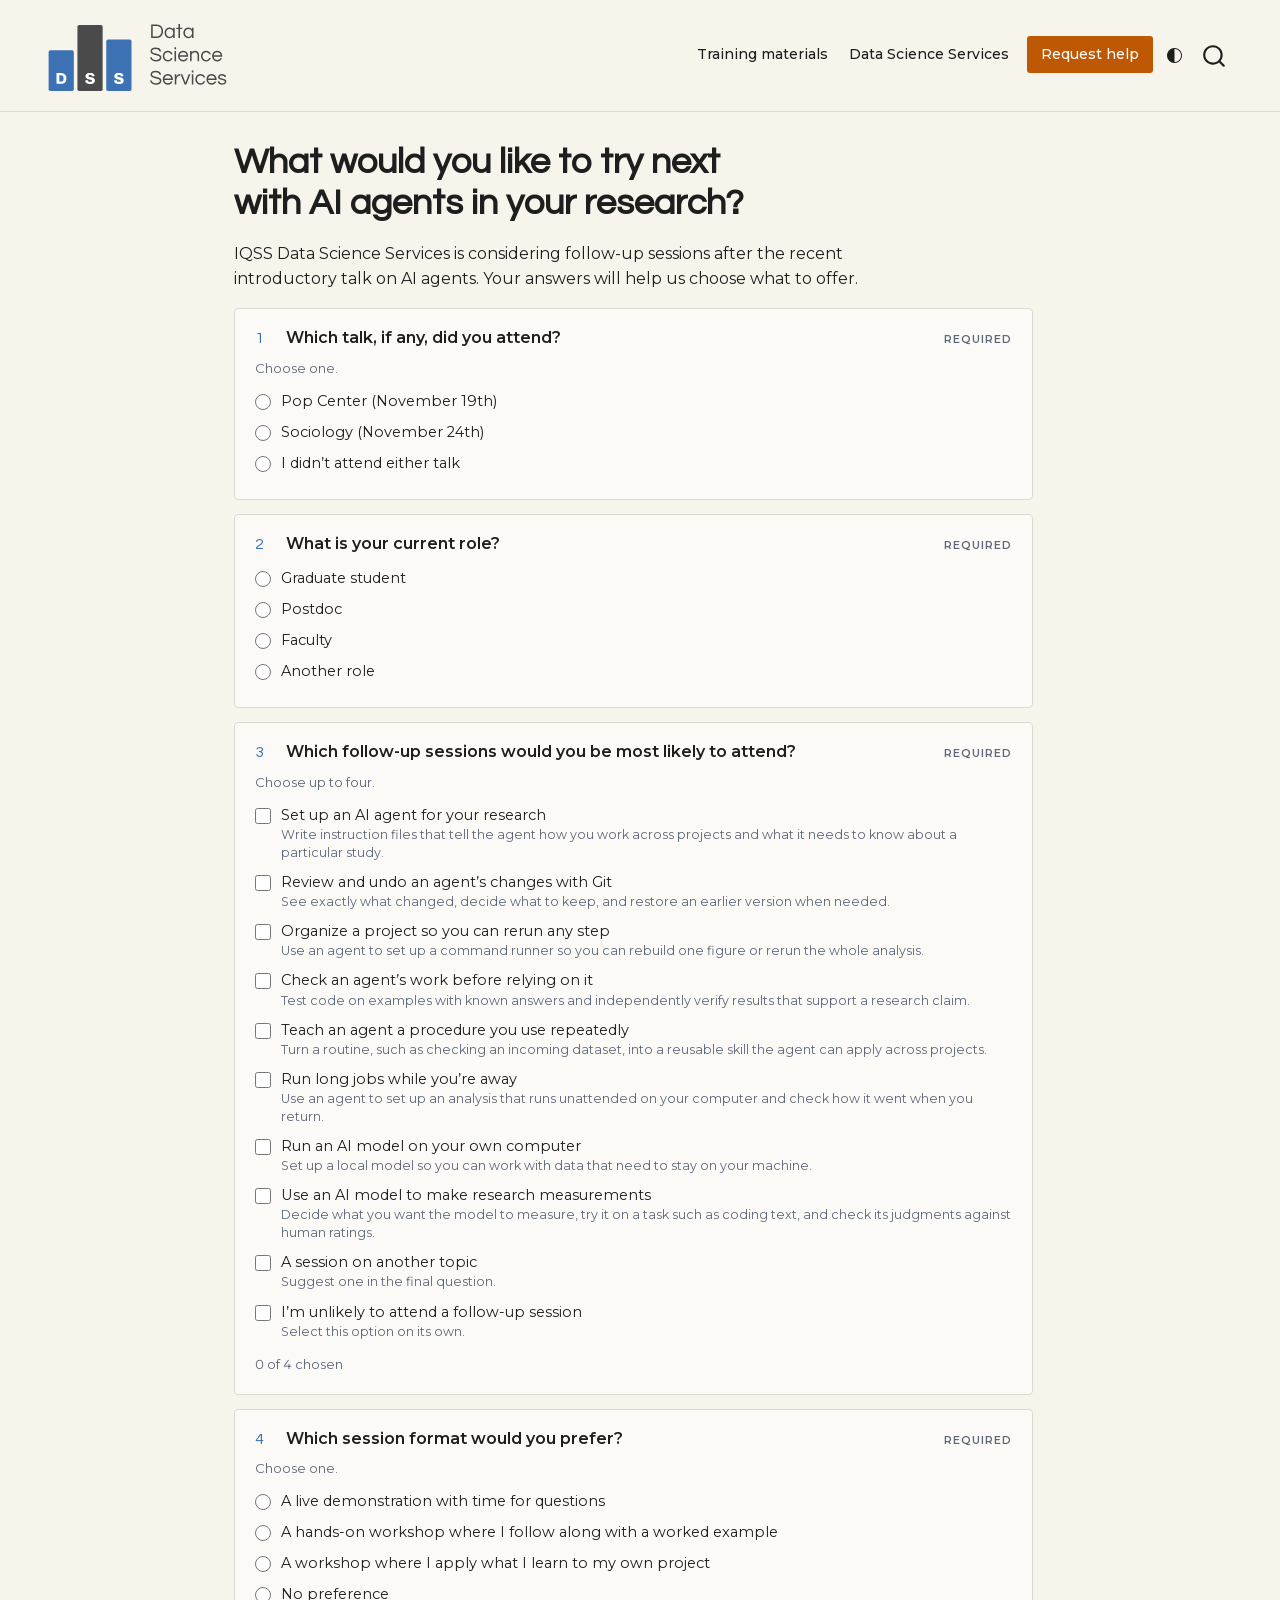
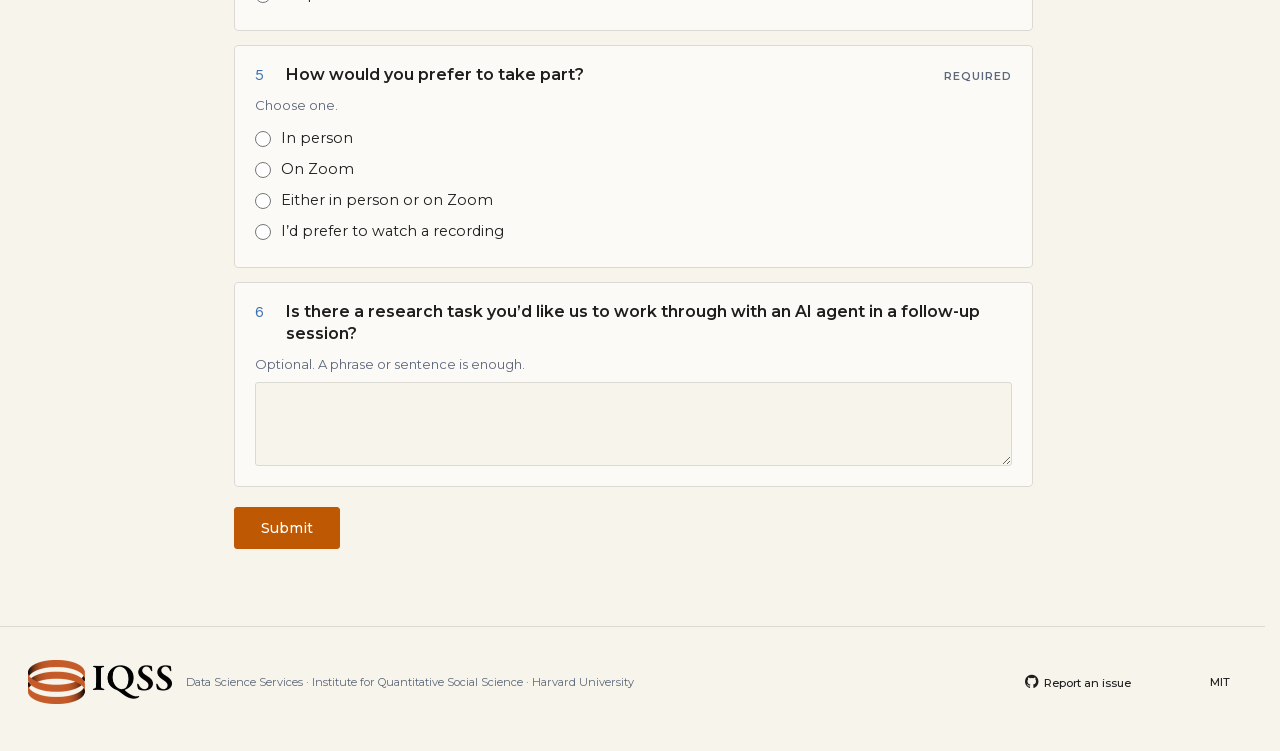
==== ai-followup.html @ c670c5af "Built site for gh-pages" ====
<!DOCTYPE html>
<html xmlns="http://www.w3.org/1999/xhtml" lang="en" xml:lang="en"><head>

<meta charset="utf-8">
<meta name="generator" content="quarto-1.9.38">

<meta name="viewport" content="width=device-width, initial-scale=1.0, user-scalable=yes">


<title>What would you like to try next with AI agents in your research? – DSS Training Survey</title>
<style>
/* Default styles provided by pandoc.
** See https://pandoc.org/MANUAL.html#variables-for-html for config info.
*/
code{white-space: pre-wrap;}
span.smallcaps{font-variant: small-caps;}
div.columns{display: flex; gap: min(4vw, 1.5em);}
div.column{flex: auto; overflow-x: auto;}
div.hanging-indent{margin-left: 1.5em; text-indent: -1.5em;}
ul.task-list{list-style: none;}
ul.task-list li input[type="checkbox"] {
  width: 0.8em;
  margin: 0 0.8em 0.2em -1em; /* quarto-specific, see https://github.com/quarto-dev/quarto-cli/issues/4556 */ 
  vertical-align: middle;
}
</style>


<script src="site_libs/quarto-nav/quarto-nav.js"></script>
<script src="site_libs/clipboard/clipboard.min.js"></script>
<script src="site_libs/quarto-search/autocomplete.umd.js"></script>
<script src="site_libs/quarto-search/fuse.min.js"></script>
<script src="site_libs/quarto-search/quarto-search.js"></script>
<meta name="quarto:offset" content="./">
<link href="site_libs/quarto-contrib/quarto-project/IQSS/dss-theme/assets/favicon.png" rel="icon" type="image/png">
<script src="site_libs/quarto-html/quarto.js" type="module"></script>
<script src="site_libs/quarto-html/tabsets/tabsets.js" type="module"></script>
<script src="site_libs/quarto-html/popper.min.js"></script>
<script src="site_libs/quarto-html/tippy.umd.min.js"></script>
<link href="site_libs/quarto-html/tippy.css" rel="stylesheet">
<link href="site_libs/quarto-html/quarto-syntax-highlighting-15634bcf2e68342d4ad2dfa704d543f6.css" rel="stylesheet" class="quarto-color-scheme" id="quarto-text-highlighting-styles">
<link href="site_libs/quarto-html/quarto-syntax-highlighting-dark-0a6b7249c26820e032cb0bd839ff02b1.css" rel="stylesheet" class="quarto-color-scheme quarto-color-alternate" id="quarto-text-highlighting-styles">
<link href="site_libs/quarto-html/quarto-syntax-highlighting-15634bcf2e68342d4ad2dfa704d543f6.css" rel="stylesheet" class="quarto-color-scheme-extra" id="quarto-text-highlighting-styles">
<script src="site_libs/bootstrap/bootstrap.min.js"></script>
<link href="site_libs/bootstrap/bootstrap-icons.css" rel="stylesheet">
<link href="site_libs/bootstrap/bootstrap-e1fdb97b0946f02b4c0493ee0e673298.min.css" rel="stylesheet" append-hash="true" class="quarto-color-scheme" id="quarto-bootstrap" data-mode="light">
<link href="site_libs/bootstrap/bootstrap-dark-cc534bb2103fbdb14f989861a0cb3a12.min.css" rel="stylesheet" append-hash="true" class="quarto-color-scheme quarto-color-alternate" id="quarto-bootstrap" data-mode="dark">
<link href="site_libs/bootstrap/bootstrap-e1fdb97b0946f02b4c0493ee0e673298.min.css" rel="stylesheet" append-hash="true" class="quarto-color-scheme-extra" id="quarto-bootstrap" data-mode="light">
<script id="quarto-search-options" type="application/json">{
  "location": "navbar",
  "copy-button": false,
  "collapse-after": 3,
  "panel-placement": "end",
  "type": "overlay",
  "limit": 50,
  "keyboard-shortcut": [
    "f",
    "/",
    "s"
  ],
  "show-item-context": false,
  "language": {
    "search-no-results-text": "No results",
    "search-matching-documents-text": "matching documents",
    "search-copy-link-title": "Copy link to search",
    "search-hide-matches-text": "Hide additional matches",
    "search-more-match-text": "more match in this document",
    "search-more-matches-text": "more matches in this document",
    "search-clear-button-title": "Clear",
    "search-text-placeholder": "",
    "search-detached-cancel-button-title": "Cancel",
    "search-submit-button-title": "Submit",
    "search-label": "Search"
  }
}</script>
<meta name="theme-color" content="#3C72B4">


</head>

<body class="nav-fixed fullcontent quarto-light"><script id="quarto-html-before-body" type="application/javascript">
    const toggleBodyColorMode = (bsSheetEl) => {
      const mode = bsSheetEl.getAttribute("data-mode");
      const bodyEl = window.document.querySelector("body");
      if (mode === "dark") {
        bodyEl.classList.add("quarto-dark");
        bodyEl.classList.remove("quarto-light");
      } else {
        bodyEl.classList.add("quarto-light");
        bodyEl.classList.remove("quarto-dark");
      }
    }
    const toggleBodyColorPrimary = () => {
      const bsSheetEl = window.document.querySelector("link#quarto-bootstrap:not([rel=disabled-stylesheet])");
      if (bsSheetEl) {
        toggleBodyColorMode(bsSheetEl);
      }
    }
    const setColorSchemeToggle = (alternate) => {
      const toggles = window.document.querySelectorAll('.quarto-color-scheme-toggle');
      for (let i=0; i < toggles.length; i++) {
        const toggle = toggles[i];
        if (toggle) {
          if (alternate) {
            toggle.classList.add("alternate");
          } else {
            toggle.classList.remove("alternate");
          }
        }
      }
    };
    const toggleColorMode = (alternate) => {
      // Switch the stylesheets
      const primaryStylesheets = window.document.querySelectorAll('link.quarto-color-scheme:not(.quarto-color-alternate)');
      const alternateStylesheets = window.document.querySelectorAll('link.quarto-color-scheme.quarto-color-alternate');
      manageTransitions('#quarto-margin-sidebar .nav-link', false);
      if (alternate) {
        // note: dark is layered on light, we don't disable primary!
        enableStylesheet(alternateStylesheets);
        for (const sheetNode of alternateStylesheets) {
          if (sheetNode.id === "quarto-bootstrap") {
            toggleBodyColorMode(sheetNode);
          }
        }
      } else {
        disableStylesheet(alternateStylesheets);
        enableStylesheet(primaryStylesheets)
        toggleBodyColorPrimary();
      }
      manageTransitions('#quarto-margin-sidebar .nav-link', true);
      // Switch the toggles
      setColorSchemeToggle(alternate)
      // Hack to workaround the fact that safari doesn't
      // properly recolor the scrollbar when toggling (#1455)
      if (navigator.userAgent.indexOf('Safari') > 0 && navigator.userAgent.indexOf('Chrome') == -1) {
        manageTransitions("body", false);
        window.scrollTo(0, 1);
        setTimeout(() => {
          window.scrollTo(0, 0);
          manageTransitions("body", true);
        }, 40);
      }
    }
    const disableStylesheet = (stylesheets) => {
      for (let i=0; i < stylesheets.length; i++) {
        const stylesheet = stylesheets[i];
        stylesheet.rel = 'disabled-stylesheet';
      }
    }
    const enableStylesheet = (stylesheets) => {
      for (let i=0; i < stylesheets.length; i++) {
        const stylesheet = stylesheets[i];
        if(stylesheet.rel !== 'stylesheet') { // for Chrome, which will still FOUC without this check
          stylesheet.rel = 'stylesheet';
        }
      }
    }
    const manageTransitions = (selector, allowTransitions) => {
      const els = window.document.querySelectorAll(selector);
      for (let i=0; i < els.length; i++) {
        const el = els[i];
        if (allowTransitions) {
          el.classList.remove('notransition');
        } else {
          el.classList.add('notransition');
        }
      }
    }
    const isFileUrl = () => {
      return window.location.protocol === 'file:';
    }
    const hasAlternateSentinel = () => {
      let styleSentinel = getColorSchemeSentinel();
      if (styleSentinel !== null) {
        return styleSentinel === "alternate";
      } else {
        return false;
      }
    }
    const setStyleSentinel = (alternate) => {
      const value = alternate ? "alternate" : "default";
      if (!isFileUrl()) {
        window.localStorage.setItem("quarto-color-scheme", value);
      } else {
        localAlternateSentinel = value;
      }
    }
    const getColorSchemeSentinel = () => {
      if (!isFileUrl()) {
        const storageValue = window.localStorage.getItem("quarto-color-scheme");
        return storageValue != null ? storageValue : localAlternateSentinel;
      } else {
        return localAlternateSentinel;
      }
    }
    const toggleGiscusIfUsed = (isAlternate, darkModeDefault) => {
      const baseTheme = document.querySelector('#giscus-base-theme')?.value ?? 'light';
      const alternateTheme = document.querySelector('#giscus-alt-theme')?.value ?? 'dark';
      let newTheme = '';
      if(authorPrefersDark) {
        newTheme = isAlternate ? baseTheme : alternateTheme;
      } else {
        newTheme = isAlternate ? alternateTheme : baseTheme;
      }
      const changeGiscusTheme = () => {
        // From: https://github.com/giscus/giscus/issues/336
        const sendMessage = (message) => {
          const iframe = document.querySelector('iframe.giscus-frame');
          if (!iframe) return;
          iframe.contentWindow.postMessage({ giscus: message }, 'https://giscus.app');
        }
        sendMessage({
          setConfig: {
            theme: newTheme
          }
        });
      }
      const isGiscussLoaded = window.document.querySelector('iframe.giscus-frame') !== null;
      if (isGiscussLoaded) {
        changeGiscusTheme();
      }
    };
    const authorPrefersDark = false;
    const queryPrefersDark = window.matchMedia('(prefers-color-scheme: dark)');
    const darkModeDefault = queryPrefersDark.matches;
      document.querySelector('link#quarto-text-highlighting-styles.quarto-color-scheme-extra').rel = 'disabled-stylesheet';
      document.querySelector('link#quarto-bootstrap.quarto-color-scheme-extra').rel = 'disabled-stylesheet';
    let localAlternateSentinel = darkModeDefault ? 'alternate' : 'default';
    // Dark / light mode switch
    window.quartoToggleColorScheme = () => {
      // Read the current dark / light value
      let toAlternate = !hasAlternateSentinel();
      toggleColorMode(toAlternate);
      setStyleSentinel(toAlternate);
      toggleGiscusIfUsed(toAlternate, darkModeDefault);
      window.dispatchEvent(new Event('resize'));
    };
    queryPrefersDark.addEventListener("change", e => {
      if(window.localStorage.getItem("quarto-color-scheme") !== null)
        return;
      const alternate = e.matches
      toggleColorMode(alternate);
      localAlternateSentinel = e.matches ? 'alternate' : 'default'; // this is used alongside local storage!
      toggleGiscusIfUsed(alternate, darkModeDefault);
    });
    // Switch to dark mode if need be
    if (hasAlternateSentinel()) {
      toggleColorMode(true);
    } else {
      toggleColorMode(false);
    }
  </script>

<div id="quarto-search-results"></div>
  <header id="quarto-header" class="headroom fixed-top">
    <nav class="navbar navbar-expand-lg " data-bs-theme="dark">
      <div class="navbar-container container-fluid">
      <div class="navbar-brand-container mx-auto">
    <a href="https://www.iq.harvard.edu/data-science-services" class="navbar-brand navbar-brand-logo">
    <img src="site_libs/quarto-contrib/quarto-project/IQSS/dss-theme/assets/dss-logo.svg" alt="" class="navbar-logo light-content">
    <img src="site_libs/quarto-contrib/quarto-project/IQSS/dss-theme/assets/dss-logo-dark.svg" alt="" class="navbar-logo dark-content">
    </a>
  </div>
            <div id="quarto-search" class="" title="Search"></div>
          <button class="navbar-toggler" type="button" data-bs-toggle="collapse" data-bs-target="#navbarCollapse" aria-controls="navbarCollapse" role="menu" aria-expanded="false" aria-label="Toggle navigation" onclick="if (window.quartoToggleHeadroom) { window.quartoToggleHeadroom(); }">
  <span class="navbar-toggler-icon"></span>
</button>
          <div class="collapse navbar-collapse" id="navbarCollapse">
            <ul class="navbar-nav navbar-nav-scroll ms-auto">
  <li class="nav-item">
    <a class="nav-link" href="https://iqss.github.io/dss-training/"> 
<span class="menu-text">Training materials</span></a>
  </li>  
  <li class="nav-item">
    <a class="nav-link" href="https://www.iq.harvard.edu/data-science-services"> 
<span class="menu-text">Data Science Services</span></a>
  </li>  
  <li class="nav-item">
    <a class="nav-link" href="https://www.iq.harvard.edu/data-science-services/contact-us"> 
<span class="menu-text">Request help</span></a>
  </li>  
</ul>
          </div> <!-- /navcollapse -->
            <div class="quarto-navbar-tools">
  <a href="" class="quarto-color-scheme-toggle quarto-navigation-tool  px-1" onclick="window.quartoToggleColorScheme(); return false;" title="Toggle dark mode"><i class="bi"></i></a>
</div>
      </div> <!-- /container-fluid -->
    </nav>
</header>
<!-- content -->
<div id="quarto-content" class="quarto-container page-columns page-rows-contents page-layout-article page-navbar">
<!-- sidebar -->
<!-- margin-sidebar -->
    
<!-- main -->
<main class="content" id="quarto-document-content">


<header id="title-block-header" class="quarto-title-block default">
<div class="quarto-title">
<h1 class="title">What would you like to try next with AI agents in your research?</h1>
</div>



<div class="quarto-title-meta">

    
  
    
  </div>
  


</header>


<p class="lede">IQSS Data Science Services is considering follow-up sessions after the recent introductory talk on AI agents. Your answers will help us choose what to offer.</p><form id="survey-form" data-survey="ai-followup-2026" data-endpoint="https://script.google.com/macros/s/AKfycbxiOhMQ71eu6hIfHcC5cVQHvexdoMuqfLyOzqNETC7YJBLpxZy3nLkGeoO0Kr7VsfQU/exec" data-confirmation="ai-followup-submitted.html" novalidate=""><fieldset><div class="question" data-q="talk" data-type="radio" data-required="true"><div class="q" id="talk-label"><span class="num">1</span><span class="q-text">Which talk, if any, did you attend?</span><span class="req" title="Required">Required</span></div><div class="hint">Choose one.</div><div class="opts"><label class="opt" for="talk-1"><input type="radio" name="talk" id="talk-1" value="Pop Center (November 19th)"><span>Pop Center (November 19th)</span></label><label class="opt" for="talk-2"><input type="radio" name="talk" id="talk-2" value="Sociology (November 24th)"><span>Sociology (November 24th)</span></label><label class="opt" for="talk-3"><input type="radio" name="talk" id="talk-3" value="I didn’t attend either talk"><span>I didn’t attend either talk</span></label></div><div class="error" role="alert"></div></div></fieldset><fieldset><div class="question" data-q="role" data-type="radio" data-required="true"><div class="q" id="role-label"><span class="num">2</span><span class="q-text">What is your current role?</span><span class="req" title="Required">Required</span></div><div class="opts"><label class="opt" for="role-1"><input type="radio" name="role" id="role-1" value="Graduate student"><span>Graduate student</span></label><label class="opt" for="role-2"><input type="radio" name="role" id="role-2" value="Postdoc"><span>Postdoc</span></label><label class="opt" for="role-3"><input type="radio" name="role" id="role-3" value="Faculty"><span>Faculty</span></label><label class="opt" for="role-4"><input type="radio" name="role" id="role-4" value="Another role"><span>Another role</span></label></div><div class="error" role="alert"></div></div><div class="question" data-q="grad_year" data-type="select" data-condition="show" data-source="role" data-value="Graduate student" hidden=""><div class="q part" id="grad_year-label"><span class="q-text">What year of graduate study are you in?</span></div><div class="hint">Optional.</div><select id="grad_year" name="grad_year" aria-labelledby="grad_year-label"><option value="">Choose one</option><option>G1</option><option>G2</option><option>G3</option><option>G4</option><option>G5</option><option>G6</option><option>G7 or later</option></select><div class="error" role="alert"></div></div></fieldset><fieldset><div class="question" data-q="topics" data-type="checkbox" data-required="true" data-max="4"><div class="q" id="topics-label"><span class="num">3</span><span class="q-text">Which follow-up sessions would you be most likely to attend?</span><span class="req" title="Required">Required</span></div><div class="hint">Choose up to four.</div><div class="opts"><label class="opt" for="topics-1"><input type="checkbox" name="topics" id="topics-1" value="Set up an AI agent for your research"><span>Set up an AI agent for your research<small>Write instruction files that tell the agent how you work across projects and what it needs to know about a particular study.</small></span></label><label class="opt" for="topics-2"><input type="checkbox" name="topics" id="topics-2" value="Review and undo an agent’s changes with Git"><span>Review and undo an agent’s changes with Git<small>See exactly what changed, decide what to keep, and restore an earlier version when needed.</small></span></label><label class="opt" for="topics-3"><input type="checkbox" name="topics" id="topics-3" value="Organize a project so you can rerun any step"><span>Organize a project so you can rerun any step<small>Use an agent to set up a command runner so you can rebuild one figure or rerun the whole analysis.</small></span></label><label class="opt" for="topics-4"><input type="checkbox" name="topics" id="topics-4" value="Check an agent’s work before relying on it"><span>Check an agent’s work before relying on it<small>Test code on examples with known answers and independently verify results that support a research claim.</small></span></label><label class="opt" for="topics-5"><input type="checkbox" name="topics" id="topics-5" value="Teach an agent a procedure you use repeatedly"><span>Teach an agent a procedure you use repeatedly<small>Turn a routine, such as checking an incoming dataset, into a reusable skill the agent can apply across projects.</small></span></label><label class="opt" for="topics-6"><input type="checkbox" name="topics" id="topics-6" value="Run long jobs while you’re away"><span>Run long jobs while you’re away<small>Use an agent to set up an analysis that runs unattended on your computer and check how it went when you return.</small></span></label><label class="opt" for="topics-7"><input type="checkbox" name="topics" id="topics-7" value="Run an AI model on your own computer"><span>Run an AI model on your own computer<small>Set up a local model so you can work with data that need to stay on your machine.</small></span></label><label class="opt" for="topics-8"><input type="checkbox" name="topics" id="topics-8" value="Use an AI model to make research measurements"><span>Use an AI model to make research measurements<small>Decide what you want the model to measure, try it on a task such as coding text, and check its judgments against human ratings.</small></span></label><label class="opt" for="topics-9"><input type="checkbox" name="topics" id="topics-9" value="A session on another topic"><span>A session on another topic<small>Suggest one in the final question.</small></span></label><label class="opt" for="topics-10"><input type="checkbox" name="topics" id="topics-10" value="I’m unlikely to attend a follow-up session" data-exclusive=""><span>I’m unlikely to attend a follow-up session<small>Select this option on its own.</small></span></label></div><div class="counter" aria-live="polite"></div><div class="error" role="alert"></div></div></fieldset><fieldset><div class="question" data-q="formats" data-type="radio" data-required="true" data-condition="hide" data-source="topics" data-value="I’m unlikely to attend a follow-up session"><div class="q" id="formats-label"><span class="num">4</span><span class="q-text">Which session format would you prefer?</span><span class="req" title="Required">Required</span></div><div class="hint">Choose one.</div><div class="opts"><label class="opt" for="formats-1"><input type="radio" name="formats" id="formats-1" value="A live demonstration with time for questions"><span>A live demonstration with time for questions</span></label><label class="opt" for="formats-2"><input type="radio" name="formats" id="formats-2" value="A hands-on workshop where I follow along with a worked example"><span>A hands-on workshop where I follow along with a worked example</span></label><label class="opt" for="formats-3"><input type="radio" name="formats" id="formats-3" value="A workshop where I apply what I learn to my own project"><span>A workshop where I apply what I learn to my own project</span></label><label class="opt" for="formats-4"><input type="radio" name="formats" id="formats-4" value="No preference"><span>No preference</span></label></div><div class="error" role="alert"></div></div></fieldset><fieldset><div class="question" data-q="attend" data-type="radio" data-required="true" data-condition="hide" data-source="topics" data-value="I’m unlikely to attend a follow-up session"><div class="q" id="attend-label"><span class="num">5</span><span class="q-text">How would you prefer to take part?</span><span class="req" title="Required">Required</span></div><div class="hint">Choose one.</div><div class="opts"><label class="opt" for="attend-1"><input type="radio" name="attend" id="attend-1" value="In person"><span>In person</span></label><label class="opt" for="attend-2"><input type="radio" name="attend" id="attend-2" value="On Zoom"><span>On Zoom</span></label><label class="opt" for="attend-3"><input type="radio" name="attend" id="attend-3" value="Either in person or on Zoom"><span>Either in person or on Zoom</span></label><label class="opt" for="attend-4"><input type="radio" name="attend" id="attend-4" value="I’d prefer to watch a recording"><span>I’d prefer to watch a recording</span></label></div><div class="error" role="alert"></div></div></fieldset><fieldset><div class="question" data-q="comments" data-type="textarea"><div class="q" id="comments-label"><span class="num">6</span><span class="q-text">Is there a research task you’d like us to work through with an AI agent in a follow-up session?</span></div><div class="hint">Optional. A phrase or sentence is enough.</div><textarea id="comments" name="comments" maxlength="2000" aria-labelledby="comments-label"></textarea><div class="error" role="alert"></div></div></fieldset><div class="hp" aria-hidden="true"><label>Website <input type="text" name="website" tabindex="-1" autocomplete="off"></label></div><div class="actions"><button type="submit" class="dss-btn">Submit</button><span class="status" role="status"></span></div></form>



</main> <!-- /main -->
<script>
// Light / Dark / System switch, built on Quarto's own light-dark mechanism (Quarto 1.7+ with
// respect-user-color-scheme: true). Quarto stores an explicit choice in localStorage["quarto-color-scheme"]
// ("default" = light, "alternate" = dark) and, when nothing is stored, follows prefers-color-scheme and
// tracks OS changes live. "System" here therefore means: remove the stored choice and apply the OS preference.
(function () {
  const KEY = "quarto-color-scheme";
  const mq = window.matchMedia("(prefers-color-scheme: dark)");
  const stored = () => { try { return window.localStorage.getItem(KEY); } catch { return null; } };
  const mode = () => { const s = stored(); return s === "alternate" ? "dark" : s === "default" ? "light" : "system"; };
  const isDark = () => document.body.classList.contains("quarto-dark");
  const apply = (dark) => {
    if (isDark() === dark) return;
    if (typeof window.quartoToggleColorScheme === "function") { window.quartoToggleColorScheme(); }
  };
  const choose = (m) => {
    const dark = m === "dark" ? true : m === "light" ? false : mq.matches;
    apply(dark);
    try {
      if (m === "system") { window.localStorage.removeItem(KEY); }
      else { window.localStorage.setItem(KEY, dark ? "alternate" : "default"); }
    } catch {}
    mark();
  };
  const items = [["light", "Light", "bi-sun"], ["dark", "Dark", "bi-moon"], ["system", "System", "bi-circle-half"]];
  let menu;
  const mark = () => {
    if (!menu) return;
    const m = mode();
    menu.querySelectorAll("[data-mode]").forEach((a) => {
      const on = a.dataset.mode === m;
      a.classList.toggle("active", on);
      a.setAttribute("aria-current", on ? "true" : "false");
    });
    const icon = menu.parentElement.querySelector(".dss-switch-icon");
    if (icon) icon.className = "bi dss-switch-icon " + items.find((i) => i[0] === m)[2];
  };
  const build = () => {
    const nav = document.querySelector(".navbar .navbar-nav.ms-auto") || document.querySelector(".navbar .navbar-nav");
    if (!nav || nav.querySelector(".dss-theme-switch")) return;
    const li = document.createElement("li");
    li.className = "nav-item dropdown dss-theme-switch";
    li.innerHTML =
      '<a class="nav-link dropdown-toggle" href="#" role="button" data-bs-toggle="dropdown" aria-expanded="false" aria-label="Color scheme" title="Color scheme">' +
      '<i class="bi dss-switch-icon bi-circle-half"></i></a>' +
      '<ul class="dropdown-menu dropdown-menu-end">' +
      items.map(([m, label, icon]) => '<li><a class="dropdown-item" href="#" data-mode="' + m + '"><i class="bi ' + icon + '"></i> ' + label + "</a></li>").join("") +
      "</ul>";
    nav.appendChild(li);
    menu = li.querySelector(".dropdown-menu");
    menu.addEventListener("click", (e) => {
      const a = e.target.closest("[data-mode]");
      if (!a) return;
      e.preventDefault();
      choose(a.dataset.mode);
    });
    mark();
  };
  if (document.readyState === "loading") { document.addEventListener("DOMContentLoaded", build); } else { build(); }
  // Quarto's listener re-applies the OS preference on change when nothing is stored; keep the tick in step.
  mq.addEventListener("change", () => setTimeout(mark, 0));
})();
</script>
<script id="quarto-html-after-body" type="application/javascript">
  window.document.addEventListener("DOMContentLoaded", function (event) {
    // Ensure there is a toggle, if there isn't float one in the top right
    if (window.document.querySelector('.quarto-color-scheme-toggle') === null) {
      const a = window.document.createElement('a');
      a.classList.add('top-right');
      a.classList.add('quarto-color-scheme-toggle');
      a.href = "";
      a.onclick = function() { try { window.quartoToggleColorScheme(); } catch {} return false; };
      const i = window.document.createElement("i");
      i.classList.add('bi');
      a.appendChild(i);
      window.document.body.appendChild(a);
    }
    setColorSchemeToggle(hasAlternateSentinel())
    const isCodeAnnotation = (el) => {
      for (const clz of el.classList) {
        if (clz.startsWith('code-annotation-')) {                     
          return true;
        }
      }
      return false;
    }
    const onCopySuccess = function(e) {
      // button target
      const button = e.trigger;
      // don't keep focus
      button.blur();
      // flash "checked"
      button.classList.add('code-copy-button-checked');
      var currentTitle = button.getAttribute("title");
      button.setAttribute("title", "Copied!");
      let tooltip;
      if (window.bootstrap) {
        button.setAttribute("data-bs-toggle", "tooltip");
        button.setAttribute("data-bs-placement", "left");
        button.setAttribute("data-bs-title", "Copied!");
        tooltip = new bootstrap.Tooltip(button, 
          { trigger: "manual", 
            customClass: "code-copy-button-tooltip",
            offset: [0, -8]});
        tooltip.show();    
      }
      setTimeout(function() {
        if (tooltip) {
          tooltip.hide();
          button.removeAttribute("data-bs-title");
          button.removeAttribute("data-bs-toggle");
          button.removeAttribute("data-bs-placement");
        }
        button.setAttribute("title", currentTitle);
        button.classList.remove('code-copy-button-checked');
      }, 1000);
      // clear code selection
      e.clearSelection();
    }
    const getTextToCopy = function(trigger) {
      const outerScaffold = trigger.parentElement.cloneNode(true);
      const codeEl = outerScaffold.querySelector('code');
      for (const childEl of codeEl.children) {
        if (isCodeAnnotation(childEl)) {
          childEl.remove();
        }
      }
      return codeEl.innerText;
    }
    const clipboard = new window.ClipboardJS('.code-copy-button:not([data-in-quarto-modal])', {
      text: getTextToCopy
    });
    clipboard.on('success', onCopySuccess);
    if (window.document.getElementById('quarto-embedded-source-code-modal')) {
      const clipboardModal = new window.ClipboardJS('.code-copy-button[data-in-quarto-modal]', {
        text: getTextToCopy,
        container: window.document.getElementById('quarto-embedded-source-code-modal')
      });
      clipboardModal.on('success', onCopySuccess);
    }
      var localhostRegex = new RegExp(/^(?:http|https):\/\/localhost\:?[0-9]*\//);
      var mailtoRegex = new RegExp(/^mailto:/);
        var filterRegex = new RegExp("https:\/\/iqss\.github\.io\/dss-survey\/");
      var isInternal = (href) => {
          return filterRegex.test(href) || localhostRegex.test(href) || mailtoRegex.test(href);
      }
      // Inspect non-navigation links and adorn them if external
     var links = window.document.querySelectorAll('a[href]:not(.nav-link):not(.navbar-brand):not(.toc-action):not(.sidebar-link):not(.sidebar-item-toggle):not(.pagination-link):not(.no-external):not([aria-hidden]):not(.dropdown-item):not(.quarto-navigation-tool):not(.about-link)');
      for (var i=0; i<links.length; i++) {
        const link = links[i];
        if (!isInternal(link.href)) {
          // undo the damage that might have been done by quarto-nav.js in the case of
          // links that we want to consider external
          if (link.dataset.originalHref !== undefined) {
            link.href = link.dataset.originalHref;
          }
            // target, if specified
            link.setAttribute("target", "_blank");
            if (link.getAttribute("rel") === null) {
              link.setAttribute("rel", "noopener");
            }
        }
      }
    function tippyHover(el, contentFn, onTriggerFn, onUntriggerFn) {
      const config = {
        allowHTML: true,
        maxWidth: 500,
        delay: 100,
        arrow: false,
        appendTo: function(el) {
            return el.parentElement;
        },
        interactive: true,
        interactiveBorder: 10,
        theme: 'quarto',
        placement: 'bottom-start',
      };
      if (contentFn) {
        config.content = contentFn;
      }
      if (onTriggerFn) {
        config.onTrigger = onTriggerFn;
      }
      if (onUntriggerFn) {
        config.onUntrigger = onUntriggerFn;
      }
      window.tippy(el, config); 
    }
    const noterefs = window.document.querySelectorAll('a[role="doc-noteref"]');
    for (var i=0; i<noterefs.length; i++) {
      const ref = noterefs[i];
      tippyHover(ref, function() {
        // use id or data attribute instead here
        let href = ref.getAttribute('data-footnote-href') || ref.getAttribute('href');
        try { href = new URL(href).hash; } catch {}
        const id = href.replace(/^#\/?/, "");
        const note = window.document.getElementById(id);
        if (note) {
          return note.innerHTML;
        } else {
          return "";
        }
      });
    }
    const xrefs = window.document.querySelectorAll('a.quarto-xref');
    const processXRef = (id, note) => {
      // Strip column container classes
      const stripColumnClz = (el) => {
        el.classList.remove("page-full", "page-columns");
        if (el.children) {
          for (const child of el.children) {
            stripColumnClz(child);
          }
        }
      }
      stripColumnClz(note)
      if (id === null || id.startsWith('sec-')) {
        // Special case sections, only their first couple elements
        const container = document.createElement("div");
        if (note.children && note.children.length > 2) {
          container.appendChild(note.children[0].cloneNode(true));
          for (let i = 1; i < note.children.length; i++) {
            const child = note.children[i];
            if (child.tagName === "P" && child.innerText === "") {
              continue;
            } else {
              container.appendChild(child.cloneNode(true));
              break;
            }
          }
          if (window.Quarto?.typesetMath) {
            window.Quarto.typesetMath(container);
          }
          return container.innerHTML
        } else {
          if (window.Quarto?.typesetMath) {
            window.Quarto.typesetMath(note);
          }
          return note.innerHTML;
        }
      } else {
        // Remove any anchor links if they are present
        const anchorLink = note.querySelector('a.anchorjs-link');
        if (anchorLink) {
          anchorLink.remove();
        }
        if (window.Quarto?.typesetMath) {
          window.Quarto.typesetMath(note);
        }
        if (note.classList.contains("callout")) {
          return note.outerHTML;
        } else {
          return note.innerHTML;
        }
      }
    }
    for (var i=0; i<xrefs.length; i++) {
      const xref = xrefs[i];
      tippyHover(xref, undefined, function(instance) {
        instance.disable();
        let url = xref.getAttribute('href');
        let hash = undefined; 
        if (url.startsWith('#')) {
          hash = url;
        } else {
          try { hash = new URL(url).hash; } catch {}
        }
        if (hash) {
          const id = hash.replace(/^#\/?/, "");
          const note = window.document.getElementById(id);
          if (note !== null) {
            try {
              const html = processXRef(id, note.cloneNode(true));
              instance.setContent(html);
            } finally {
              instance.enable();
              instance.show();
            }
          } else {
            // See if we can fetch this
            fetch(url.split('#')[0])
            .then(res => res.text())
            .then(html => {
              const parser = new DOMParser();
              const htmlDoc = parser.parseFromString(html, "text/html");
              const note = htmlDoc.getElementById(id);
              if (note !== null) {
                const html = processXRef(id, note);
                instance.setContent(html);
              } 
            }).finally(() => {
              instance.enable();
              instance.show();
            });
          }
        } else {
          // See if we can fetch a full url (with no hash to target)
          // This is a special case and we should probably do some content thinning / targeting
          fetch(url)
          .then(res => res.text())
          .then(html => {
            const parser = new DOMParser();
            const htmlDoc = parser.parseFromString(html, "text/html");
            const note = htmlDoc.querySelector('main.content');
            if (note !== null) {
              // This should only happen for chapter cross references
              // (since there is no id in the URL)
              // remove the first header
              if (note.children.length > 0 && note.children[0].tagName === "HEADER") {
                note.children[0].remove();
              }
              const html = processXRef(null, note);
              instance.setContent(html);
            } 
          }).finally(() => {
            instance.enable();
            instance.show();
          });
        }
      }, function(instance) {
      });
    }
        let selectedAnnoteEl;
        const selectorForAnnotation = ( cell, annotation) => {
          let cellAttr = 'data-code-cell="' + cell + '"';
          let lineAttr = 'data-code-annotation="' +  annotation + '"';
          const selector = 'span[' + cellAttr + '][' + lineAttr + ']';
          return selector;
        }
        const selectCodeLines = (annoteEl) => {
          const doc = window.document;
          const targetCell = annoteEl.getAttribute("data-target-cell");
          const targetAnnotation = annoteEl.getAttribute("data-target-annotation");
          const annoteSpan = window.document.querySelector(selectorForAnnotation(targetCell, targetAnnotation));
          const lines = annoteSpan.getAttribute("data-code-lines").split(",");
          const lineIds = lines.map((line) => {
            return targetCell + "-" + line;
          })
          let top = null;
          let height = null;
          let parent = null;
          if (lineIds.length > 0) {
              //compute the position of the single el (top and bottom and make a div)
              const el = window.document.getElementById(lineIds[0]);
              top = el.offsetTop;
              height = el.offsetHeight;
              parent = el.parentElement.parentElement;
            if (lineIds.length > 1) {
              const lastEl = window.document.getElementById(lineIds[lineIds.length - 1]);
              const bottom = lastEl.offsetTop + lastEl.offsetHeight;
              height = bottom - top;
            }
            if (top !== null && height !== null && parent !== null) {
              // cook up a div (if necessary) and position it 
              let div = window.document.getElementById("code-annotation-line-highlight");
              if (div === null) {
                div = window.document.createElement("div");
                div.setAttribute("id", "code-annotation-line-highlight");
                div.style.position = 'absolute';
                parent.appendChild(div);
              }
              div.style.top = top - 2 + "px";
              div.style.height = height + 4 + "px";
              div.style.left = 0;
              let gutterDiv = window.document.getElementById("code-annotation-line-highlight-gutter");
              if (gutterDiv === null) {
                gutterDiv = window.document.createElement("div");
                gutterDiv.setAttribute("id", "code-annotation-line-highlight-gutter");
                gutterDiv.style.position = 'absolute';
                const codeCell = window.document.getElementById(targetCell);
                const gutter = codeCell.querySelector('.code-annotation-gutter');
                gutter.appendChild(gutterDiv);
              }
              gutterDiv.style.top = top - 2 + "px";
              gutterDiv.style.height = height + 4 + "px";
            }
            selectedAnnoteEl = annoteEl;
          }
        };
        const unselectCodeLines = () => {
          const elementsIds = ["code-annotation-line-highlight", "code-annotation-line-highlight-gutter"];
          elementsIds.forEach((elId) => {
            const div = window.document.getElementById(elId);
            if (div) {
              div.remove();
            }
          });
          selectedAnnoteEl = undefined;
        };
          // Handle positioning of the toggle
      window.addEventListener(
        "resize",
        throttle(() => {
          elRect = undefined;
          if (selectedAnnoteEl) {
            selectCodeLines(selectedAnnoteEl);
          }
        }, 10)
      );
      function throttle(fn, ms) {
      let throttle = false;
      let timer;
        return (...args) => {
          if(!throttle) { // first call gets through
              fn.apply(this, args);
              throttle = true;
          } else { // all the others get throttled
              if(timer) clearTimeout(timer); // cancel #2
              timer = setTimeout(() => {
                fn.apply(this, args);
                timer = throttle = false;
              }, ms);
          }
        };
      }
        // Attach click handler to the DT
        const annoteDls = window.document.querySelectorAll('dt[data-target-cell]');
        for (const annoteDlNode of annoteDls) {
          annoteDlNode.addEventListener('click', (event) => {
            const clickedEl = event.target;
            if (clickedEl !== selectedAnnoteEl) {
              unselectCodeLines();
              const activeEl = window.document.querySelector('dt[data-target-cell].code-annotation-active');
              if (activeEl) {
                activeEl.classList.remove('code-annotation-active');
              }
              selectCodeLines(clickedEl);
              clickedEl.classList.add('code-annotation-active');
            } else {
              // Unselect the line
              unselectCodeLines();
              clickedEl.classList.remove('code-annotation-active');
            }
          });
        }
    const findCites = (el) => {
      const parentEl = el.parentElement;
      if (parentEl) {
        const cites = parentEl.dataset.cites;
        if (cites) {
          return {
            el,
            cites: cites.split(' ')
          };
        } else {
          return findCites(el.parentElement)
        }
      } else {
        return undefined;
      }
    };
    var bibliorefs = window.document.querySelectorAll('a[role="doc-biblioref"]');
    for (var i=0; i<bibliorefs.length; i++) {
      const ref = bibliorefs[i];
      const citeInfo = findCites(ref);
      if (citeInfo) {
        tippyHover(citeInfo.el, function() {
          var popup = window.document.createElement('div');
          citeInfo.cites.forEach(function(cite) {
            var citeDiv = window.document.createElement('div');
            citeDiv.classList.add('hanging-indent');
            citeDiv.classList.add('csl-entry');
            var biblioDiv = window.document.getElementById('ref-' + cite);
            if (biblioDiv) {
              citeDiv.innerHTML = biblioDiv.innerHTML;
            }
            popup.appendChild(citeDiv);
          });
          return popup.innerHTML;
        });
      }
    }
  });
  </script>
</div> <!-- /content -->
<footer class="footer">
  <div class="nav-footer">
    <div class="nav-footer-left">
<p><a href="https://www.iq.harvard.edu/" class="footer-logo" aria-label="IQSS, the Institute for Quantitative Social Science"></a><span>Data Science Services · Institute for Quantitative Social Science · Harvard University</span></p>
</div>   
    <div class="nav-footer-center">
      &nbsp;
    <div class="toc-actions"><ul><li><a href="https://github.com/IQSS/dss-survey/issues/new" class="toc-action"><i class="bi bi-github"></i>Report an issue</a></li></ul></div></div>
    <div class="nav-footer-right">
      <ul class="footer-items list-unstyled">
    <li class="nav-item">
    <a class="nav-link" href="https://github.com/IQSS/dss-survey/blob/main/LICENSE">
<p>MIT</p>
</a>
  </li>  
</ul>
    </div>
  </div>
</footer>
<script src="assets/survey.js"></script>




</body></html>
---- site_libs/quarto-html/tippy.css ----
.tippy-box[data-animation=fade][data-state=hidden]{opacity:0}[data-tippy-root]{max-width:calc(100vw - 10px)}.tippy-box{position:relative;background-color:#333;color:#fff;border-radius:4px;font-size:14px;line-height:1.4;white-space:normal;outline:0;transition-property:transform,visibility,opacity}.tippy-box[data-placement^=top]>.tippy-arrow{bottom:0}.tippy-box[data-placement^=top]>.tippy-arrow:before{bottom:-7px;left:0;border-width:8px 8px 0;border-top-color:initial;transform-origin:center top}.tippy-box[data-placement^=bottom]>.tippy-arrow{top:0}.tippy-box[data-placement^=bottom]>.tippy-arrow:before{top:-7px;left:0;border-width:0 8px 8px;border-bottom-color:initial;transform-origin:center bottom}.tippy-box[data-placement^=left]>.tippy-arrow{right:0}.tippy-box[data-placement^=left]>.tippy-arrow:before{border-width:8px 0 8px 8px;border-left-color:initial;right:-7px;transform-origin:center left}.tippy-box[data-placement^=right]>.tippy-arrow{left:0}.tippy-box[data-placement^=right]>.tippy-arrow:before{left:-7px;border-width:8px 8px 8px 0;border-right-color:initial;transform-origin:center right}.tippy-box[data-inertia][data-state=visible]{transition-timing-function:cubic-bezier(.54,1.5,.38,1.11)}.tippy-arrow{width:16px;height:16px;color:#333}.tippy-arrow:before{content:"";position:absolute;border-color:transparent;border-style:solid}.tippy-content{position:relative;padding:5px 9px;z-index:1}
---- site_libs/quarto-html/quarto-syntax-highlighting-15634bcf2e68342d4ad2dfa704d543f6.css ----
/* quarto syntax highlight colors */
:root {
  --quarto-hl-ot-color: #003B4F;
  --quarto-hl-at-color: #657422;
  --quarto-hl-ss-color: #20794D;
  --quarto-hl-an-color: #5E5E5E;
  --quarto-hl-fu-color: #4758AB;
  --quarto-hl-st-color: #20794D;
  --quarto-hl-cf-color: #003B4F;
  --quarto-hl-op-color: #5E5E5E;
  --quarto-hl-er-color: #AD0000;
  --quarto-hl-bn-color: #AD0000;
  --quarto-hl-al-color: #AD0000;
  --quarto-hl-va-color: #111111;
  --quarto-hl-bu-color: inherit;
  --quarto-hl-ex-color: inherit;
  --quarto-hl-pp-color: #AD0000;
  --quarto-hl-in-color: #5E5E5E;
  --quarto-hl-vs-color: #20794D;
  --quarto-hl-wa-color: #5E5E5E;
  --quarto-hl-do-color: #5E5E5E;
  --quarto-hl-im-color: #00769E;
  --quarto-hl-ch-color: #20794D;
  --quarto-hl-dt-color: #AD0000;
  --quarto-hl-fl-color: #AD0000;
  --quarto-hl-co-color: #5E5E5E;
  --quarto-hl-cv-color: #5E5E5E;
  --quarto-hl-cn-color: #8f5902;
  --quarto-hl-sc-color: #5E5E5E;
  --quarto-hl-dv-color: #AD0000;
  --quarto-hl-kw-color: #003B4F;
}

/* other quarto variables */
:root {
  --quarto-font-monospace: SFMono-Regular, Menlo, Monaco, Consolas, "Liberation Mono", "Courier New", monospace;
}

/* syntax highlight based on Pandoc's rules */
pre > code.sourceCode > span {
  color: #003B4F;
}

code.sourceCode > span {
  color: #003B4F;
}

div.sourceCode,
div.sourceCode pre.sourceCode {
  color: #003B4F;
}

/* Normal */
code span {
  color: #003B4F;
}

/* Alert */
code span.al {
  color: #AD0000;
  font-style: inherit;
}

/* Annotation */
code span.an {
  color: #5E5E5E;
  font-style: inherit;
}

/* Attribute */
code span.at {
  color: #657422;
  font-style: inherit;
}

/* BaseN */
code span.bn {
  color: #AD0000;
  font-style: inherit;
}

/* BuiltIn */
code span.bu {
  font-style: inherit;
}

/* ControlFlow */
code span.cf {
  color: #003B4F;
  font-weight: bold;
  font-style: inherit;
}

/* Char */
code span.ch {
  color: #20794D;
  font-style: inherit;
}

/* Constant */
code span.cn {
  color: #8f5902;
  font-style: inherit;
}

/* Comment */
code span.co {
  color: #5E5E5E;
  font-style: inherit;
}

/* CommentVar */
code span.cv {
  color: #5E5E5E;
  font-style: italic;
}

/* Documentation */
code span.do {
  color: #5E5E5E;
  font-style: italic;
}

/* DataType */
code span.dt {
  color: #AD0000;
  font-style: inherit;
}

/* DecVal */
code span.dv {
  color: #AD0000;
  font-style: inherit;
}

/* Error */
code span.er {
  color: #AD0000;
  font-style: inherit;
}

/* Extension */
code span.ex {
  font-style: inherit;
}

/* Float */
code span.fl {
  color: #AD0000;
  font-style: inherit;
}

/* Function */
code span.fu {
  color: #4758AB;
  font-style: inherit;
}

/* Import */
code span.im {
  color: #00769E;
  font-style: inherit;
}

/* Information */
code span.in {
  color: #5E5E5E;
  font-style: inherit;
}

/* Keyword */
code span.kw {
  color: #003B4F;
  font-weight: bold;
  font-style: inherit;
}

/* Operator */
code span.op {
  color: #5E5E5E;
  font-style: inherit;
}

/* Other */
code span.ot {
  color: #003B4F;
  font-style: inherit;
}

/* Preprocessor */
code span.pp {
  color: #AD0000;
  font-style: inherit;
}

/* SpecialChar */
code span.sc {
  color: #5E5E5E;
  font-style: inherit;
}

/* SpecialString */
code span.ss {
  color: #20794D;
  font-style: inherit;
}

/* String */
code span.st {
  color: #20794D;
  font-style: inherit;
}

/* Variable */
code span.va {
  color: #111111;
  font-style: inherit;
}

/* VerbatimString */
code span.vs {
  color: #20794D;
  font-style: inherit;
}

/* Warning */
code span.wa {
  color: #5E5E5E;
  font-style: italic;
}

.prevent-inlining {
  content: "</";
}

/*# sourceMappingURL=f23921c56f73e400b49028c9186a1aa0.css.map */
---- site_libs/quarto-html/quarto-syntax-highlighting-dark-0a6b7249c26820e032cb0bd839ff02b1.css ----
/* quarto syntax highlight colors */
:root {
  --quarto-hl-al-color: #f07178;
  --quarto-hl-an-color: #d4d0ab;
  --quarto-hl-at-color: #00e0e0;
  --quarto-hl-bn-color: #d4d0ab;
  --quarto-hl-bu-color: #abe338;
  --quarto-hl-ch-color: #abe338;
  --quarto-hl-co-color: #f8f8f2;
  --quarto-hl-cv-color: #ffd700;
  --quarto-hl-cn-color: #ffd700;
  --quarto-hl-cf-color: #ffa07a;
  --quarto-hl-dt-color: #ffa07a;
  --quarto-hl-dv-color: #d4d0ab;
  --quarto-hl-do-color: #f8f8f2;
  --quarto-hl-er-color: #f07178;
  --quarto-hl-ex-color: #00e0e0;
  --quarto-hl-fl-color: #d4d0ab;
  --quarto-hl-fu-color: #ffa07a;
  --quarto-hl-im-color: #abe338;
  --quarto-hl-in-color: #d4d0ab;
  --quarto-hl-kw-color: #ffa07a;
  --quarto-hl-op-color: #ffa07a;
  --quarto-hl-ot-color: #00e0e0;
  --quarto-hl-pp-color: #dcc6e0;
  --quarto-hl-re-color: #00e0e0;
  --quarto-hl-sc-color: #abe338;
  --quarto-hl-ss-color: #abe338;
  --quarto-hl-st-color: #abe338;
  --quarto-hl-va-color: #00e0e0;
  --quarto-hl-vs-color: #abe338;
  --quarto-hl-wa-color: #dcc6e0;
}

/* other quarto variables */
:root {
  --quarto-font-monospace: SFMono-Regular, Menlo, Monaco, Consolas, "Liberation Mono", "Courier New", monospace;
}

/* syntax highlight based on Pandoc's rules */
pre > code.sourceCode > span {
  color: #f8f8f2;
}

code.sourceCode > span {
  color: #f8f8f2;
}

div.sourceCode,
div.sourceCode pre.sourceCode {
  color: #f8f8f2;
}

/* Normal */
code span {
  color: #f8f8f2;
}

/* Alert */
code span.al {
  color: #f07178;
}

/* Annotation */
code span.an {
  color: #d4d0ab;
}

/* Attribute */
code span.at {
  color: #00e0e0;
}

/* BaseN */
code span.bn {
  color: #d4d0ab;
}

/* BuiltIn */
code span.bu {
  color: #abe338;
}

/* ControlFlow */
code span.cf {
  font-weight: bold;
  color: #ffa07a;
}

/* Char */
code span.ch {
  color: #abe338;
}

/* Constant */
code span.cn {
  color: #ffd700;
}

/* Comment */
code span.co {
  font-style: italic;
  color: #f8f8f2;
}

/* CommentVar */
code span.cv {
  color: #ffd700;
}

/* Documentation */
code span.do {
  color: #f8f8f2;
}

/* DataType */
code span.dt {
  color: #ffa07a;
}

/* DecVal */
code span.dv {
  color: #d4d0ab;
}

/* Error */
code span.er {
  color: #f07178;
  text-decoration: underline;
}

/* Extension */
code span.ex {
  font-weight: bold;
  color: #00e0e0;
}

/* Float */
code span.fl {
  color: #d4d0ab;
}

/* Function */
code span.fu {
  color: #ffa07a;
}

/* Import */
code span.im {
  color: #abe338;
}

/* Information */
code span.in {
  color: #d4d0ab;
}

/* Keyword */
code span.kw {
  font-weight: bold;
  color: #ffa07a;
}

/* Operator */
code span.op {
  color: #ffa07a;
}

/* Other */
code span.ot {
  color: #00e0e0;
}

/* Preprocessor */
code span.pp {
  color: #dcc6e0;
}

/* RegionMarker */
code span.re {
  background-color: #f8f8f2;
  color: #00e0e0;
}

/* SpecialChar */
code span.sc {
  color: #abe338;
}

/* SpecialString */
code span.ss {
  color: #abe338;
}

/* String */
code span.st {
  color: #abe338;
}

/* Variable */
code span.va {
  color: #00e0e0;
}

/* VerbatimString */
code span.vs {
  color: #abe338;
}

/* Warning */
code span.wa {
  color: #dcc6e0;
}

.prevent-inlining {
  content: "</";
}

/*# sourceMappingURL=175367c052bafc98bd680af3479823f0.css.map */
---- site_libs/quarto-html/quarto-syntax-highlighting-15634bcf2e68342d4ad2dfa704d543f6.css ----
/* quarto syntax highlight colors */
:root {
  --quarto-hl-ot-color: #003B4F;
  --quarto-hl-at-color: #657422;
  --quarto-hl-ss-color: #20794D;
  --quarto-hl-an-color: #5E5E5E;
  --quarto-hl-fu-color: #4758AB;
  --quarto-hl-st-color: #20794D;
  --quarto-hl-cf-color: #003B4F;
  --quarto-hl-op-color: #5E5E5E;
  --quarto-hl-er-color: #AD0000;
  --quarto-hl-bn-color: #AD0000;
  --quarto-hl-al-color: #AD0000;
  --quarto-hl-va-color: #111111;
  --quarto-hl-bu-color: inherit;
  --quarto-hl-ex-color: inherit;
  --quarto-hl-pp-color: #AD0000;
  --quarto-hl-in-color: #5E5E5E;
  --quarto-hl-vs-color: #20794D;
  --quarto-hl-wa-color: #5E5E5E;
  --quarto-hl-do-color: #5E5E5E;
  --quarto-hl-im-color: #00769E;
  --quarto-hl-ch-color: #20794D;
  --quarto-hl-dt-color: #AD0000;
  --quarto-hl-fl-color: #AD0000;
  --quarto-hl-co-color: #5E5E5E;
  --quarto-hl-cv-color: #5E5E5E;
  --quarto-hl-cn-color: #8f5902;
  --quarto-hl-sc-color: #5E5E5E;
  --quarto-hl-dv-color: #AD0000;
  --quarto-hl-kw-color: #003B4F;
}

/* other quarto variables */
:root {
  --quarto-font-monospace: SFMono-Regular, Menlo, Monaco, Consolas, "Liberation Mono", "Courier New", monospace;
}

/* syntax highlight based on Pandoc's rules */
pre > code.sourceCode > span {
  color: #003B4F;
}

code.sourceCode > span {
  color: #003B4F;
}

div.sourceCode,
div.sourceCode pre.sourceCode {
  color: #003B4F;
}

/* Normal */
code span {
  color: #003B4F;
}

/* Alert */
code span.al {
  color: #AD0000;
  font-style: inherit;
}

/* Annotation */
code span.an {
  color: #5E5E5E;
  font-style: inherit;
}

/* Attribute */
code span.at {
  color: #657422;
  font-style: inherit;
}

/* BaseN */
code span.bn {
  color: #AD0000;
  font-style: inherit;
}

/* BuiltIn */
code span.bu {
  font-style: inherit;
}

/* ControlFlow */
code span.cf {
  color: #003B4F;
  font-weight: bold;
  font-style: inherit;
}

/* Char */
code span.ch {
  color: #20794D;
  font-style: inherit;
}

/* Constant */
code span.cn {
  color: #8f5902;
  font-style: inherit;
}

/* Comment */
code span.co {
  color: #5E5E5E;
  font-style: inherit;
}

/* CommentVar */
code span.cv {
  color: #5E5E5E;
  font-style: italic;
}

/* Documentation */
code span.do {
  color: #5E5E5E;
  font-style: italic;
}

/* DataType */
code span.dt {
  color: #AD0000;
  font-style: inherit;
}

/* DecVal */
code span.dv {
  color: #AD0000;
  font-style: inherit;
}

/* Error */
code span.er {
  color: #AD0000;
  font-style: inherit;
}

/* Extension */
code span.ex {
  font-style: inherit;
}

/* Float */
code span.fl {
  color: #AD0000;
  font-style: inherit;
}

/* Function */
code span.fu {
  color: #4758AB;
  font-style: inherit;
}

/* Import */
code span.im {
  color: #00769E;
  font-style: inherit;
}

/* Information */
code span.in {
  color: #5E5E5E;
  font-style: inherit;
}

/* Keyword */
code span.kw {
  color: #003B4F;
  font-weight: bold;
  font-style: inherit;
}

/* Operator */
code span.op {
  color: #5E5E5E;
  font-style: inherit;
}

/* Other */
code span.ot {
  color: #003B4F;
  font-style: inherit;
}

/* Preprocessor */
code span.pp {
  color: #AD0000;
  font-style: inherit;
}

/* SpecialChar */
code span.sc {
  color: #5E5E5E;
  font-style: inherit;
}

/* SpecialString */
code span.ss {
  color: #20794D;
  font-style: inherit;
}

/* String */
code span.st {
  color: #20794D;
  font-style: inherit;
}

/* Variable */
code span.va {
  color: #111111;
  font-style: inherit;
}

/* VerbatimString */
code span.vs {
  color: #20794D;
  font-style: inherit;
}

/* Warning */
code span.wa {
  color: #5E5E5E;
  font-style: italic;
}

.prevent-inlining {
  content: "</";
}

/*# sourceMappingURL=f23921c56f73e400b49028c9186a1aa0.css.map */
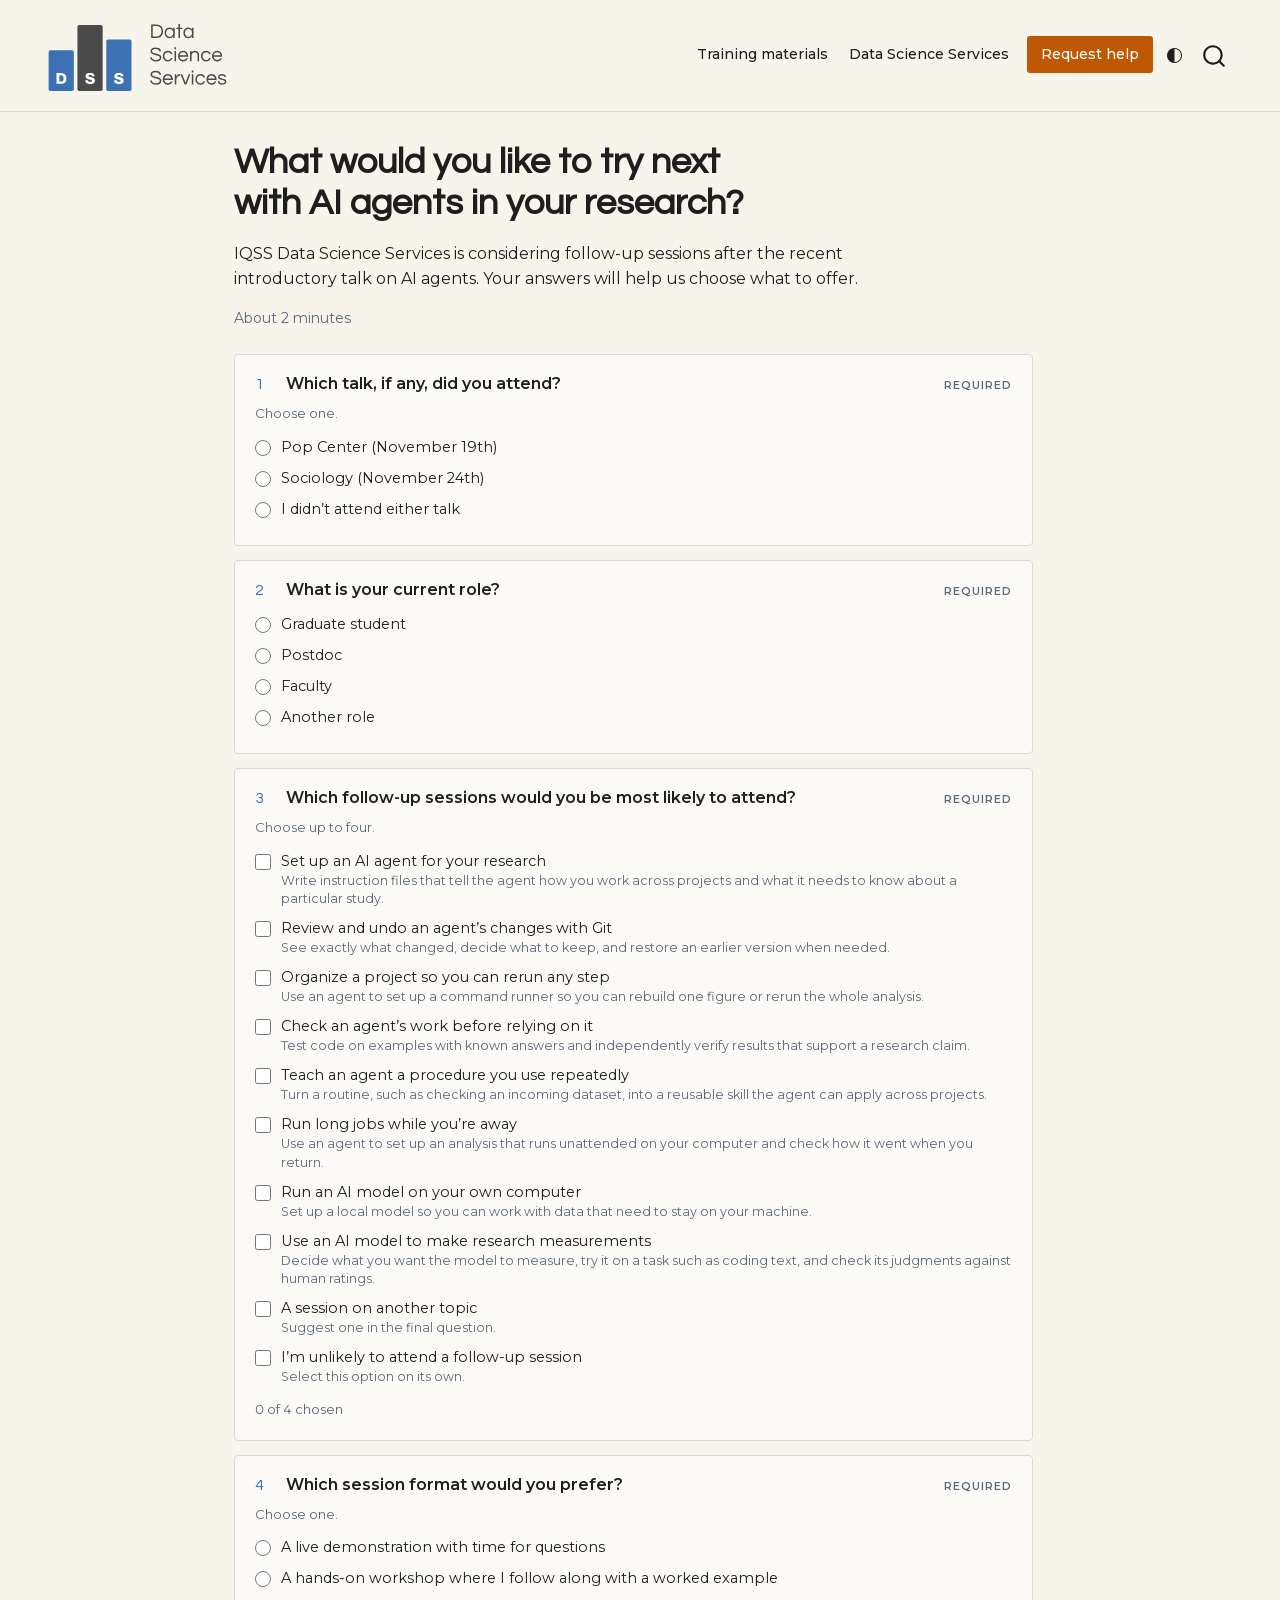
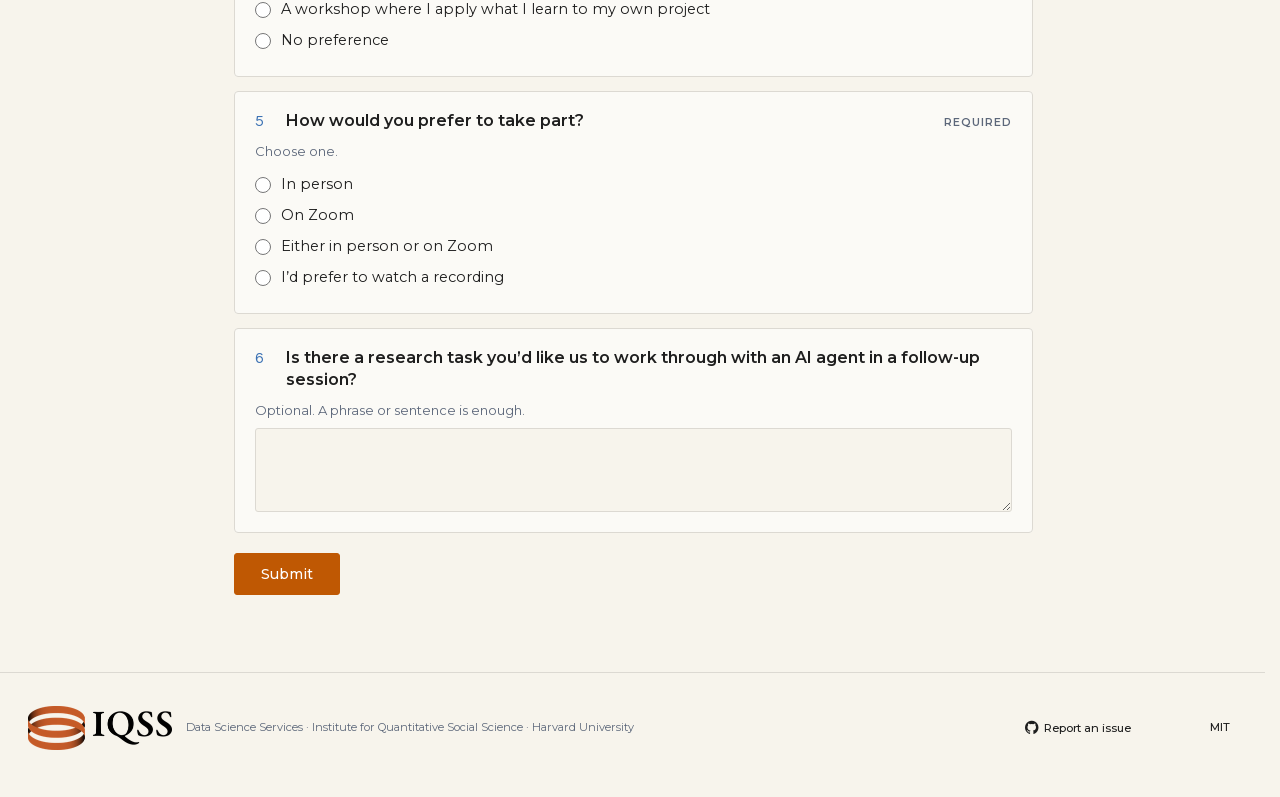
==== commit b17bdecb: "Built site for gh-pages" ====
--- a/ai-followup.html
+++ b/ai-followup.html
@@ -315,7 +315,7 @@
 </header>
 
 
-<p class="lede">IQSS Data Science Services is considering follow-up sessions after the recent introductory talk on AI agents. Your answers will help us choose what to offer.</p><form id="survey-form" data-survey="ai-followup-2026" data-endpoint="https://script.google.com/macros/s/AKfycbxiOhMQ71eu6hIfHcC5cVQHvexdoMuqfLyOzqNETC7YJBLpxZy3nLkGeoO0Kr7VsfQU/exec" data-confirmation="ai-followup-submitted.html" novalidate=""><fieldset><div class="question" data-q="talk" data-type="radio" data-required="true"><div class="q" id="talk-label"><span class="num">1</span><span class="q-text">Which talk, if any, did you attend?</span><span class="req" title="Required">Required</span></div><div class="hint">Choose one.</div><div class="opts"><label class="opt" for="talk-1"><input type="radio" name="talk" id="talk-1" value="Pop Center (November 19th)"><span>Pop Center (November 19th)</span></label><label class="opt" for="talk-2"><input type="radio" name="talk" id="talk-2" value="Sociology (November 24th)"><span>Sociology (November 24th)</span></label><label class="opt" for="talk-3"><input type="radio" name="talk" id="talk-3" value="I didn’t attend either talk"><span>I didn’t attend either talk</span></label></div><div class="error" role="alert"></div></div></fieldset><fieldset><div class="question" data-q="role" data-type="radio" data-required="true"><div class="q" id="role-label"><span class="num">2</span><span class="q-text">What is your current role?</span><span class="req" title="Required">Required</span></div><div class="opts"><label class="opt" for="role-1"><input type="radio" name="role" id="role-1" value="Graduate student"><span>Graduate student</span></label><label class="opt" for="role-2"><input type="radio" name="role" id="role-2" value="Postdoc"><span>Postdoc</span></label><label class="opt" for="role-3"><input type="radio" name="role" id="role-3" value="Faculty"><span>Faculty</span></label><label class="opt" for="role-4"><input type="radio" name="role" id="role-4" value="Another role"><span>Another role</span></label></div><div class="error" role="alert"></div></div><div class="question" data-q="grad_year" data-type="select" data-condition="show" data-source="role" data-value="Graduate student" hidden=""><div class="q part" id="grad_year-label"><span class="q-text">What year of graduate study are you in?</span></div><div class="hint">Optional.</div><select id="grad_year" name="grad_year" aria-labelledby="grad_year-label"><option value="">Choose one</option><option>G1</option><option>G2</option><option>G3</option><option>G4</option><option>G5</option><option>G6</option><option>G7 or later</option></select><div class="error" role="alert"></div></div></fieldset><fieldset><div class="question" data-q="topics" data-type="checkbox" data-required="true" data-max="4"><div class="q" id="topics-label"><span class="num">3</span><span class="q-text">Which follow-up sessions would you be most likely to attend?</span><span class="req" title="Required">Required</span></div><div class="hint">Choose up to four.</div><div class="opts"><label class="opt" for="topics-1"><input type="checkbox" name="topics" id="topics-1" value="Set up an AI agent for your research"><span>Set up an AI agent for your research<small>Write instruction files that tell the agent how you work across projects and what it needs to know about a particular study.</small></span></label><label class="opt" for="topics-2"><input type="checkbox" name="topics" id="topics-2" value="Review and undo an agent’s changes with Git"><span>Review and undo an agent’s changes with Git<small>See exactly what changed, decide what to keep, and restore an earlier version when needed.</small></span></label><label class="opt" for="topics-3"><input type="checkbox" name="topics" id="topics-3" value="Organize a project so you can rerun any step"><span>Organize a project so you can rerun any step<small>Use an agent to set up a command runner so you can rebuild one figure or rerun the whole analysis.</small></span></label><label class="opt" for="topics-4"><input type="checkbox" name="topics" id="topics-4" value="Check an agent’s work before relying on it"><span>Check an agent’s work before relying on it<small>Test code on examples with known answers and independently verify results that support a research claim.</small></span></label><label class="opt" for="topics-5"><input type="checkbox" name="topics" id="topics-5" value="Teach an agent a procedure you use repeatedly"><span>Teach an agent a procedure you use repeatedly<small>Turn a routine, such as checking an incoming dataset, into a reusable skill the agent can apply across projects.</small></span></label><label class="opt" for="topics-6"><input type="checkbox" name="topics" id="topics-6" value="Run long jobs while you’re away"><span>Run long jobs while you’re away<small>Use an agent to set up an analysis that runs unattended on your computer and check how it went when you return.</small></span></label><label class="opt" for="topics-7"><input type="checkbox" name="topics" id="topics-7" value="Run an AI model on your own computer"><span>Run an AI model on your own computer<small>Set up a local model so you can work with data that need to stay on your machine.</small></span></label><label class="opt" for="topics-8"><input type="checkbox" name="topics" id="topics-8" value="Use an AI model to make research measurements"><span>Use an AI model to make research measurements<small>Decide what you want the model to measure, try it on a task such as coding text, and check its judgments against human ratings.</small></span></label><label class="opt" for="topics-9"><input type="checkbox" name="topics" id="topics-9" value="A session on another topic"><span>A session on another topic<small>Suggest one in the final question.</small></span></label><label class="opt" for="topics-10"><input type="checkbox" name="topics" id="topics-10" value="I’m unlikely to attend a follow-up session" data-exclusive=""><span>I’m unlikely to attend a follow-up session<small>Select this option on its own.</small></span></label></div><div class="counter" aria-live="polite"></div><div class="error" role="alert"></div></div></fieldset><fieldset><div class="question" data-q="formats" data-type="radio" data-required="true" data-condition="hide" data-source="topics" data-value="I’m unlikely to attend a follow-up session"><div class="q" id="formats-label"><span class="num">4</span><span class="q-text">Which session format would you prefer?</span><span class="req" title="Required">Required</span></div><div class="hint">Choose one.</div><div class="opts"><label class="opt" for="formats-1"><input type="radio" name="formats" id="formats-1" value="A live demonstration with time for questions"><span>A live demonstration with time for questions</span></label><label class="opt" for="formats-2"><input type="radio" name="formats" id="formats-2" value="A hands-on workshop where I follow along with a worked example"><span>A hands-on workshop where I follow along with a worked example</span></label><label class="opt" for="formats-3"><input type="radio" name="formats" id="formats-3" value="A workshop where I apply what I learn to my own project"><span>A workshop where I apply what I learn to my own project</span></label><label class="opt" for="formats-4"><input type="radio" name="formats" id="formats-4" value="No preference"><span>No preference</span></label></div><div class="error" role="alert"></div></div></fieldset><fieldset><div class="question" data-q="attend" data-type="radio" data-required="true" data-condition="hide" data-source="topics" data-value="I’m unlikely to attend a follow-up session"><div class="q" id="attend-label"><span class="num">5</span><span class="q-text">How would you prefer to take part?</span><span class="req" title="Required">Required</span></div><div class="hint">Choose one.</div><div class="opts"><label class="opt" for="attend-1"><input type="radio" name="attend" id="attend-1" value="In person"><span>In person</span></label><label class="opt" for="attend-2"><input type="radio" name="attend" id="attend-2" value="On Zoom"><span>On Zoom</span></label><label class="opt" for="attend-3"><input type="radio" name="attend" id="attend-3" value="Either in person or on Zoom"><span>Either in person or on Zoom</span></label><label class="opt" for="attend-4"><input type="radio" name="attend" id="attend-4" value="I’d prefer to watch a recording"><span>I’d prefer to watch a recording</span></label></div><div class="error" role="alert"></div></div></fieldset><fieldset><div class="question" data-q="comments" data-type="textarea"><div class="q" id="comments-label"><span class="num">6</span><span class="q-text">Is there a research task you’d like us to work through with an AI agent in a follow-up session?</span></div><div class="hint">Optional. A phrase or sentence is enough.</div><textarea id="comments" name="comments" maxlength="2000" aria-labelledby="comments-label"></textarea><div class="error" role="alert"></div></div></fieldset><div class="hp" aria-hidden="true"><label>Website <input type="text" name="website" tabindex="-1" autocomplete="off"></label></div><div class="actions"><button type="submit" class="dss-btn">Submit</button><span class="status" role="status"></span></div></form>
+<p class="lede">IQSS Data Science Services is considering follow-up sessions after the recent introductory talk on AI agents. Your answers will help us choose what to offer.</p><p class="survey-meta">About 2 minutes</p><form id="survey-form" data-survey="ai-followup-2026" data-endpoint="https://script.google.com/macros/s/AKfycbxiOhMQ71eu6hIfHcC5cVQHvexdoMuqfLyOzqNETC7YJBLpxZy3nLkGeoO0Kr7VsfQU/exec" data-confirmation="ai-followup-submitted.html" novalidate=""><fieldset><div class="question" data-q="talk" data-type="radio" data-required="true"><div class="q" id="talk-label"><span class="num">1</span><span class="q-text">Which talk, if any, did you attend?</span><span class="req" title="Required">Required</span></div><div class="hint">Choose one.</div><div class="opts"><label class="opt" for="talk-1"><input type="radio" name="talk" id="talk-1" value="Pop Center (November 19th)"><span>Pop Center (November 19th)</span></label><label class="opt" for="talk-2"><input type="radio" name="talk" id="talk-2" value="Sociology (November 24th)"><span>Sociology (November 24th)</span></label><label class="opt" for="talk-3"><input type="radio" name="talk" id="talk-3" value="I didn’t attend either talk"><span>I didn’t attend either talk</span></label></div><div class="error" role="alert"></div></div></fieldset><fieldset><div class="question" data-q="role" data-type="radio" data-required="true"><div class="q" id="role-label"><span class="num">2</span><span class="q-text">What is your current role?</span><span class="req" title="Required">Required</span></div><div class="opts"><label class="opt" for="role-1"><input type="radio" name="role" id="role-1" value="Graduate student"><span>Graduate student</span></label><label class="opt" for="role-2"><input type="radio" name="role" id="role-2" value="Postdoc"><span>Postdoc</span></label><label class="opt" for="role-3"><input type="radio" name="role" id="role-3" value="Faculty"><span>Faculty</span></label><label class="opt" for="role-4"><input type="radio" name="role" id="role-4" value="Another role"><span>Another role</span></label></div><div class="error" role="alert"></div></div><div class="question" data-q="grad_year" data-type="select" data-condition="show" data-source="role" data-value="Graduate student" hidden=""><div class="q part" id="grad_year-label"><span class="q-text">What year of graduate study are you in?</span></div><div class="hint">Optional.</div><select id="grad_year" name="grad_year" aria-labelledby="grad_year-label"><option value="">Choose one</option><option>G1</option><option>G2</option><option>G3</option><option>G4</option><option>G5</option><option>G6</option><option>G7 or later</option></select><div class="error" role="alert"></div></div></fieldset><fieldset><div class="question" data-q="topics" data-type="checkbox" data-required="true" data-max="4"><div class="q" id="topics-label"><span class="num">3</span><span class="q-text">Which follow-up sessions would you be most likely to attend?</span><span class="req" title="Required">Required</span></div><div class="hint">Choose up to four.</div><div class="opts"><label class="opt" for="topics-1"><input type="checkbox" name="topics" id="topics-1" value="Set up an AI agent for your research"><span>Set up an AI agent for your research<small>Write instruction files that tell the agent how you work across projects and what it needs to know about a particular study.</small></span></label><label class="opt" for="topics-2"><input type="checkbox" name="topics" id="topics-2" value="Review and undo an agent’s changes with Git"><span>Review and undo an agent’s changes with Git<small>See exactly what changed, decide what to keep, and restore an earlier version when needed.</small></span></label><label class="opt" for="topics-3"><input type="checkbox" name="topics" id="topics-3" value="Organize a project so you can rerun any step"><span>Organize a project so you can rerun any step<small>Use an agent to set up a command runner so you can rebuild one figure or rerun the whole analysis.</small></span></label><label class="opt" for="topics-4"><input type="checkbox" name="topics" id="topics-4" value="Check an agent’s work before relying on it"><span>Check an agent’s work before relying on it<small>Test code on examples with known answers and independently verify results that support a research claim.</small></span></label><label class="opt" for="topics-5"><input type="checkbox" name="topics" id="topics-5" value="Teach an agent a procedure you use repeatedly"><span>Teach an agent a procedure you use repeatedly<small>Turn a routine, such as checking an incoming dataset, into a reusable skill the agent can apply across projects.</small></span></label><label class="opt" for="topics-6"><input type="checkbox" name="topics" id="topics-6" value="Run long jobs while you’re away"><span>Run long jobs while you’re away<small>Use an agent to set up an analysis that runs unattended on your computer and check how it went when you return.</small></span></label><label class="opt" for="topics-7"><input type="checkbox" name="topics" id="topics-7" value="Run an AI model on your own computer"><span>Run an AI model on your own computer<small>Set up a local model so you can work with data that need to stay on your machine.</small></span></label><label class="opt" for="topics-8"><input type="checkbox" name="topics" id="topics-8" value="Use an AI model to make research measurements"><span>Use an AI model to make research measurements<small>Decide what you want the model to measure, try it on a task such as coding text, and check its judgments against human ratings.</small></span></label><label class="opt" for="topics-9"><input type="checkbox" name="topics" id="topics-9" value="A session on another topic"><span>A session on another topic<small>Suggest one in the final question.</small></span></label><label class="opt" for="topics-10"><input type="checkbox" name="topics" id="topics-10" value="I’m unlikely to attend a follow-up session" data-exclusive=""><span>I’m unlikely to attend a follow-up session<small>Select this option on its own.</small></span></label></div><div class="counter" aria-live="polite"></div><div class="error" role="alert"></div></div></fieldset><fieldset><div class="question" data-q="formats" data-type="radio" data-required="true" data-condition="hide" data-source="topics" data-value="I’m unlikely to attend a follow-up session"><div class="q" id="formats-label"><span class="num">4</span><span class="q-text">Which session format would you prefer?</span><span class="req" title="Required">Required</span></div><div class="hint">Choose one.</div><div class="opts"><label class="opt" for="formats-1"><input type="radio" name="formats" id="formats-1" value="A live demonstration with time for questions"><span>A live demonstration with time for questions</span></label><label class="opt" for="formats-2"><input type="radio" name="formats" id="formats-2" value="A hands-on workshop where I follow along with a worked example"><span>A hands-on workshop where I follow along with a worked example</span></label><label class="opt" for="formats-3"><input type="radio" name="formats" id="formats-3" value="A workshop where I apply what I learn to my own project"><span>A workshop where I apply what I learn to my own project</span></label><label class="opt" for="formats-4"><input type="radio" name="formats" id="formats-4" value="No preference"><span>No preference</span></label></div><div class="error" role="alert"></div></div></fieldset><fieldset><div class="question" data-q="attend" data-type="radio" data-required="true" data-condition="hide" data-source="topics" data-value="I’m unlikely to attend a follow-up session"><div class="q" id="attend-label"><span class="num">5</span><span class="q-text">How would you prefer to take part?</span><span class="req" title="Required">Required</span></div><div class="hint">Choose one.</div><div class="opts"><label class="opt" for="attend-1"><input type="radio" name="attend" id="attend-1" value="In person"><span>In person</span></label><label class="opt" for="attend-2"><input type="radio" name="attend" id="attend-2" value="On Zoom"><span>On Zoom</span></label><label class="opt" for="attend-3"><input type="radio" name="attend" id="attend-3" value="Either in person or on Zoom"><span>Either in person or on Zoom</span></label><label class="opt" for="attend-4"><input type="radio" name="attend" id="attend-4" value="I’d prefer to watch a recording"><span>I’d prefer to watch a recording</span></label></div><div class="error" role="alert"></div></div></fieldset><fieldset><div class="question" data-q="comments" data-type="textarea"><div class="q" id="comments-label"><span class="num">6</span><span class="q-text">Is there a research task you’d like us to work through with an AI agent in a follow-up session?</span></div><div class="hint">Optional. A phrase or sentence is enough.</div><textarea id="comments" name="comments" maxlength="2000" aria-labelledby="comments-label"></textarea><div class="error" role="alert"></div></div></fieldset><div class="hp" aria-hidden="true"><label>Website <input type="text" name="website" tabindex="-1" autocomplete="off"></label></div><div class="actions"><button type="submit" class="dss-btn">Submit</button><span class="status" role="status"></span></div></form>
 
 
 
